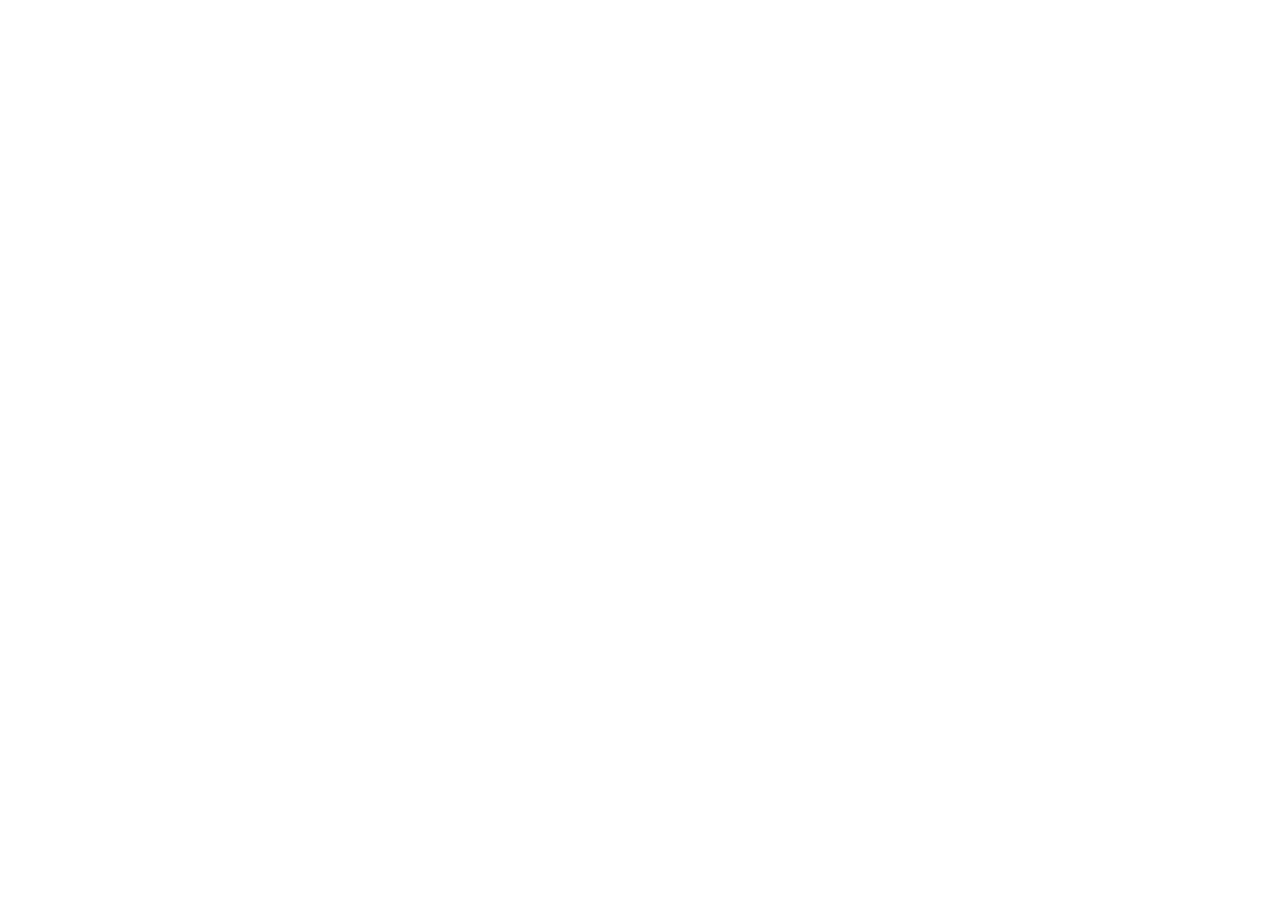
==== index.html @ 5610a97d "Initial commit" ====
<!doctype html>
<html lang="en">
  <head>
    <meta charset="UTF-8" />
    <meta name="viewport" content="width=device-width, initial-scale=1.0" />
    <title>My Project</title>
    <link rel="stylesheet" href="style.css" />
  </head>
  <body>
    <!-- START BELOW -->
     
  </body>
</html>
---- style.css ----
/* === RESET === */
*,
*::before,
*::after {
  margin: 0;
  padding: 0;
  box-sizing: border-box;
}

/* START BELOW */
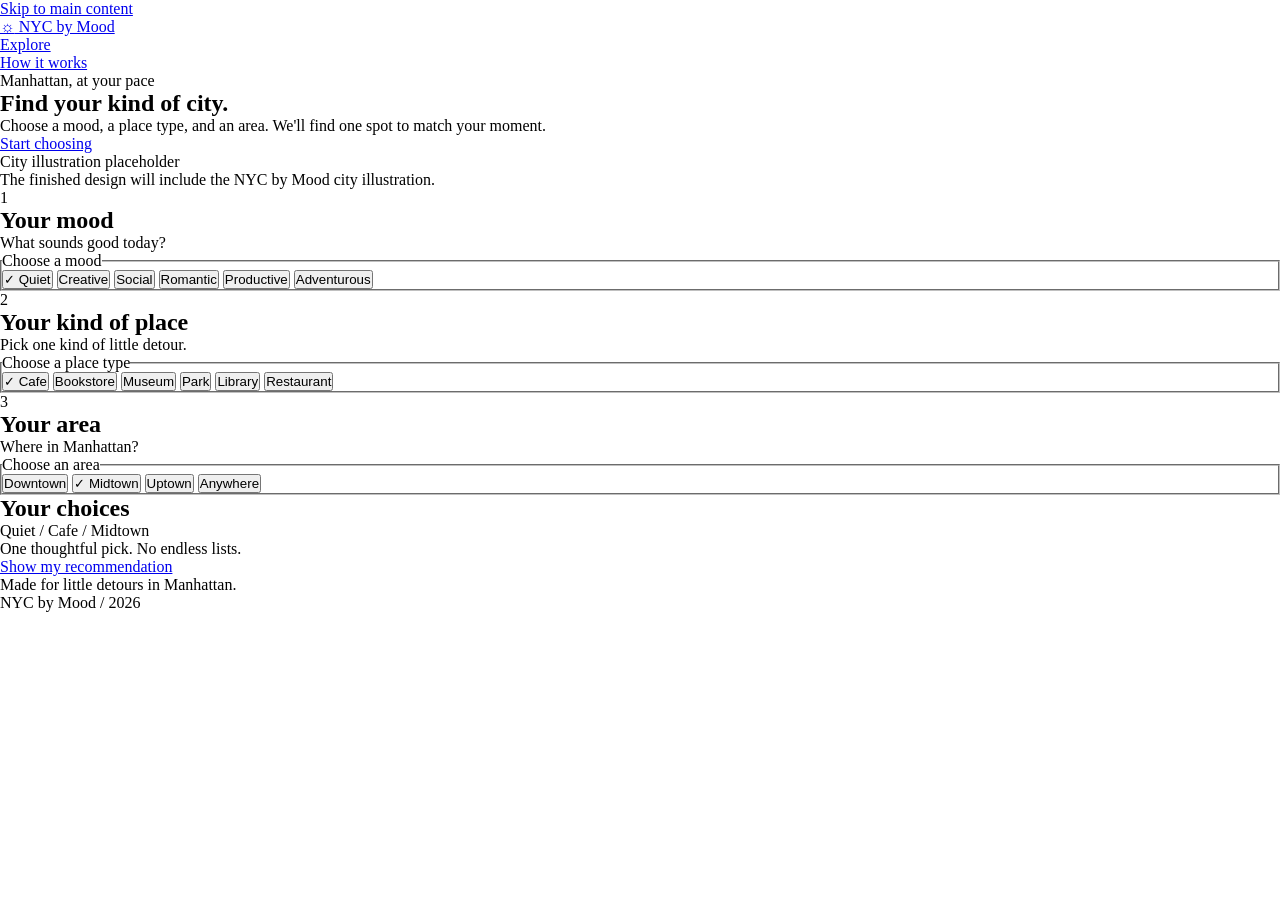
==== commit 63c29643: "Build semantic HTML landing page" ====
--- a/index.html
+++ b/index.html
@@ -1,13 +1,124 @@
 <!doctype html>
-<html lang="en">
-  <head>
-    <meta charset="UTF-8" />
-    <meta name="viewport" content="width=device-width, initial-scale=1.0" />
-    <title>My Project</title>
-    <link rel="stylesheet" href="style.css" />
+<html lang="en"><head>
+    <meta charset="UTF-8">
+    <meta name="viewport" content="width=device-width, initial-scale=1.0">
+    <meta name="description" content="NYC by Mood helps people choose one thoughtful Manhattan destination based on mood, place type, and area.">
+    <title>NYC by Mood | Find Your Kind of City</title>
+    <link rel="stylesheet" href="style.css">
   </head>
   <body>
     <!-- START BELOW -->
-     
-  </body>
-</html>
+    <a class="skip-link" href="#main-content">Skip to main content</a>
+
+    <!-- SITE HEADER AND NAVIGATION -->
+    <header class="site-header">
+      <div class="page-shell">
+        <a class="brand" href="index.html" aria-label="NYC by Mood home">
+          <span aria-hidden="true">☼</span> NYC by Mood
+        </a>
+
+        <nav aria-label="Primary navigation">
+          <ul class="nav-list">
+            <li><a href="index.html" aria-current="page">Explore</a></li>
+            <li><a href="#how-it-works">How it works</a></li>
+          </ul>
+        </nav>
+      </div>
+    </header>
+
+    <main id="main-content" class="page-shell">
+      <!-- HERO SECTION -->
+      <section class="content-section hero" aria-labelledby="hero-title">
+        <p class="eyebrow">Manhattan, at your pace</p>
+        <h1 id="hero-title">Find your kind of city.</h1>
+        <p class="intro-copy">
+          Choose a mood, a place type, and an area. We'll find one spot to
+          match your moment.
+        </p>
+        <p><a class="button button-primary" href="#mood">Start choosing</a></p>
+
+        <figure class="art-placeholder">
+          <p>City illustration placeholder</p>
+          <figcaption>
+            The finished design will include the NYC by Mood city illustration.
+          </figcaption>
+        </figure>
+      </section>
+
+      <form aria-label="Manhattan recommendation preferences">
+        <!-- MOOD SELECTION SECTION -->
+        <section id="mood" class="content-section" aria-labelledby="mood-title">
+          <p class="step-number" aria-hidden="true">1</p>
+          <h2 id="mood-title">Your mood</h2>
+          <p>What sounds good today?</p>
+          <fieldset class="choice-group">
+            <legend class="visually-hidden">Choose a mood</legend>
+            <button class="choice is-selected" type="button" aria-pressed="true">
+              <span aria-hidden="true">✓</span> Quiet
+            </button>
+            <button class="choice" type="button" aria-pressed="false">Creative</button>
+            <button class="choice" type="button" aria-pressed="false">Social</button>
+            <button class="choice" type="button" aria-pressed="false">Romantic</button>
+            <button class="choice" type="button" aria-pressed="false">Productive</button>
+            <button class="choice" type="button" aria-pressed="false">Adventurous</button>
+          </fieldset>
+        </section>
+
+        <!-- PLACE TYPE SECTION -->
+        <section class="content-section" aria-labelledby="place-type-title">
+          <p class="step-number" aria-hidden="true">2</p>
+          <h2 id="place-type-title">Your kind of place</h2>
+          <p>Pick one kind of little detour.</p>
+          <fieldset class="choice-group">
+            <legend class="visually-hidden">Choose a place type</legend>
+            <button class="choice is-selected" type="button" aria-pressed="true">
+              <span aria-hidden="true">✓</span> Cafe
+            </button>
+            <button class="choice" type="button" aria-pressed="false">Bookstore</button>
+            <button class="choice" type="button" aria-pressed="false">Museum</button>
+            <button class="choice" type="button" aria-pressed="false">Park</button>
+            <button class="choice" type="button" aria-pressed="false">Library</button>
+            <button class="choice" type="button" aria-pressed="false">Restaurant</button>
+          </fieldset>
+        </section>
+
+        <!-- AREA SELECTION SECTION -->
+        <section class="content-section" aria-labelledby="area-title">
+          <p class="step-number" aria-hidden="true">3</p>
+          <h2 id="area-title">Your area</h2>
+          <p>Where in Manhattan?</p>
+          <fieldset class="choice-group">
+            <legend class="visually-hidden">Choose an area</legend>
+            <button class="choice" type="button" aria-pressed="false">Downtown</button>
+            <button class="choice is-selected" type="button" aria-pressed="true">
+              <span aria-hidden="true">✓</span> Midtown
+            </button>
+            <button class="choice" type="button" aria-pressed="false">Uptown</button>
+            <button class="choice" type="button" aria-pressed="false">Anywhere</button>
+          </fieldset>
+        </section>
+
+        <!-- SELECTION SUMMARY AND PRIMARY ACTION -->
+        <section id="how-it-works" class="content-section selection-summary" aria-labelledby="summary-title">
+          <h2 id="summary-title">Your choices</h2>
+          <p class="selection-line">Quiet / Cafe / Midtown</p>
+          <p>One thoughtful pick. No endless lists.</p>
+          <p>
+            <a class="button button-primary" href="recommendation.html">
+              Show my recommendation
+            </a>
+          </p>
+        </section>
+      </form>
+    </main>
+
+    <!-- SITE FOOTER -->
+    <footer class="site-footer">
+      <div class="page-shell">
+        <p>Made for little detours in Manhattan.</p>
+        <p>NYC by Mood / 2026</p>
+      </div>
+    </footer>
+  
+
+</body></html>
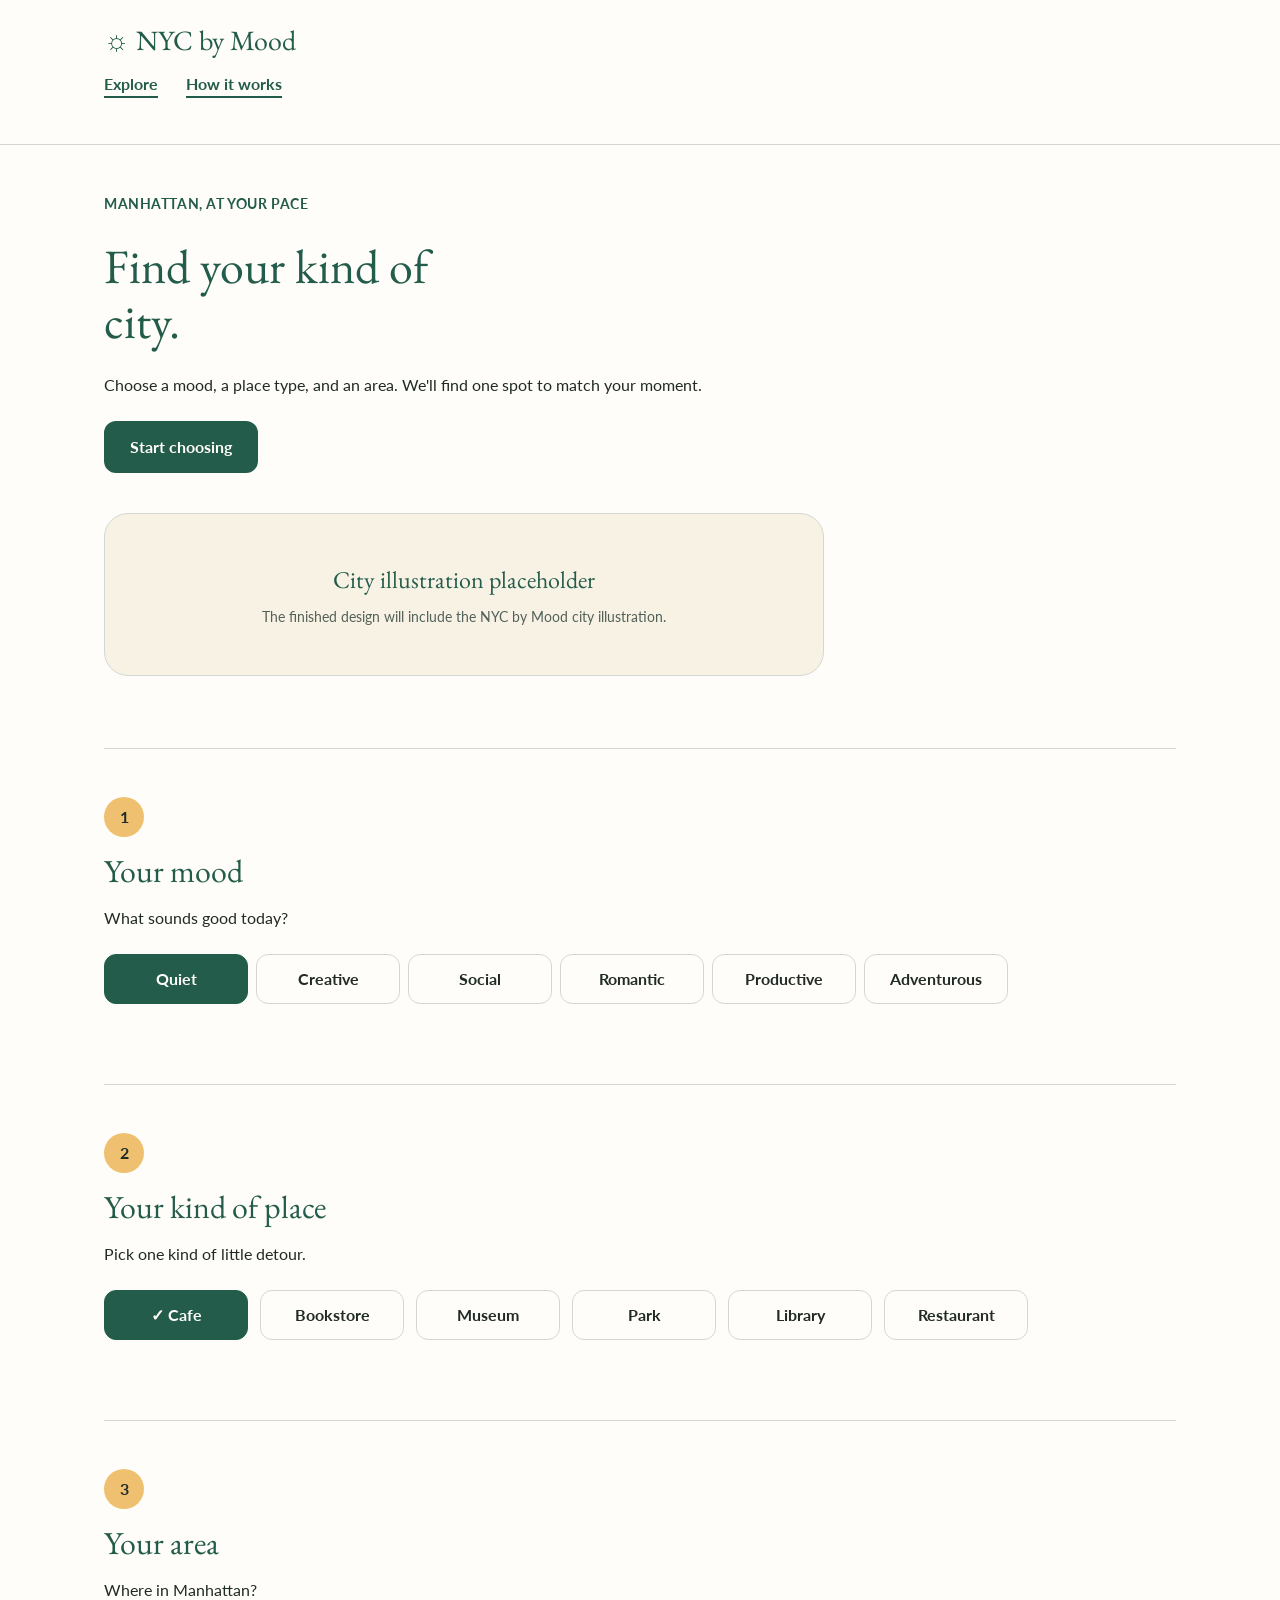
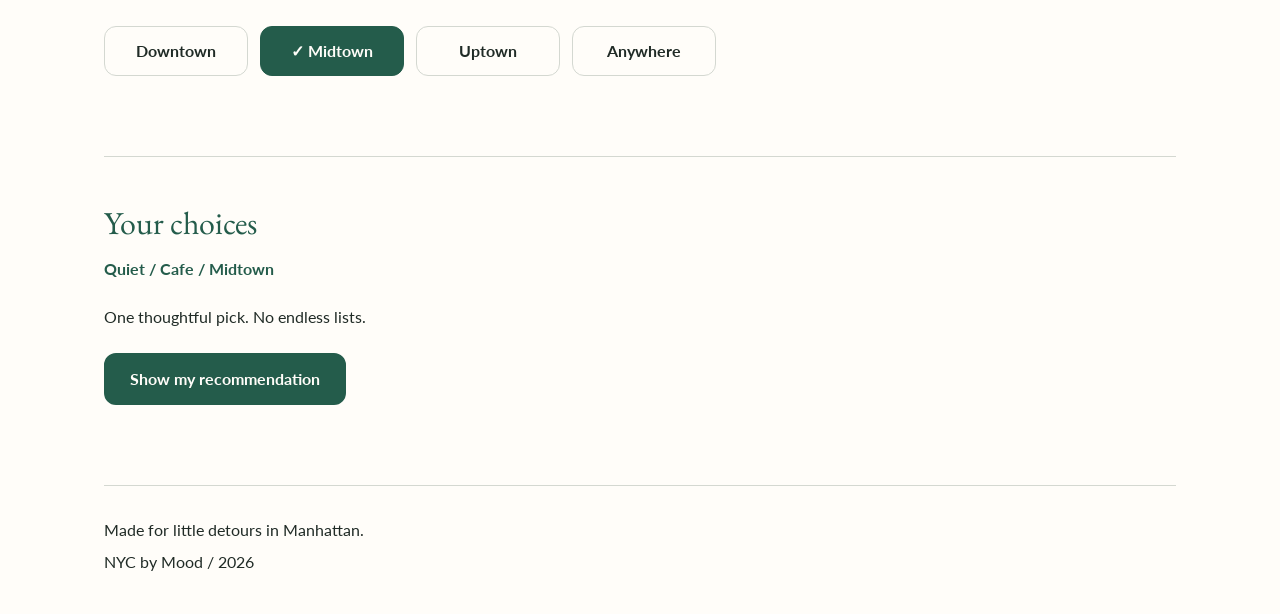
==== commit 7d7904cc: "Add files via upload" ====
--- a/index.html
+++ b/index.html
@@ -1,10 +1,14 @@
 <!doctype html>
-<html lang="en"><head>
-    <meta charset="UTF-8">
-    <meta name="viewport" content="width=device-width, initial-scale=1.0">
-    <meta name="description" content="NYC by Mood helps people choose one thoughtful Manhattan destination based on mood, place type, and area.">
+<html lang="en">
+  <head>
+    <meta charset="UTF-8" />
+    <meta name="viewport" content="width=device-width, initial-scale=1.0" />
+    <meta
+      name="description"
+      content="NYC by Mood helps people choose one thoughtful Manhattan destination based on mood, place type, and area."
+    />
     <title>NYC by Mood | Find Your Kind of City</title>
-    <link rel="stylesheet" href="style.css">
+    <link rel="stylesheet" href="style.css" />
   </head>
   <body>
     <!-- START BELOW -->
@@ -53,14 +57,8 @@
           <p>What sounds good today?</p>
           <fieldset class="choice-group">
             <legend class="visually-hidden">Choose a mood</legend>
-            <button class="choice is-selected" type="button" aria-pressed="true">
-              <span aria-hidden="true">✓</span> Quiet
-            </button>
-            <button class="choice" type="button" aria-pressed="false">Creative</button>
-            <button class="choice" type="button" aria-pressed="false">Social</button>
-            <button class="choice" type="button" aria-pressed="false">Romantic</button>
-            <button class="choice" type="button" aria-pressed="false">Productive</button>
-            <button class="choice" type="button" aria-pressed="false">Adventurous</button>
+            <div id="mood-options"></div>
+            <noscript><p>Please enable JavaScript to load the mood choices.</p></noscript>
           </fieldset>
         </section>
 
@@ -119,6 +117,6 @@
         <p>NYC by Mood / 2026</p>
       </div>
     </footer>
-  
-
-</body></html>
+    <script src="script.js"></script>
+  </body>
+</html>
--- a/style.css
+++ b/style.css
@@ -1,3 +1,5 @@
+@import url("https://fonts.googleapis.com/css2?family=EB+Garamond:wght@400;500&family=Lato:wght@400;700&display=swap");
+
 /* === RESET === */
 *,
 *::before,
@@ -8,3 +10,281 @@
 }
 
 /* START BELOW */
+:root {
+  --color-primary: #245c4b;
+  --color-accent: #eec06f;
+  --color-text: #202b26;
+  --color-background: #fffdf9;
+  --color-border: #d4d8d1;
+  --color-soft: #f8f2e5;
+  --space-1: 8px;
+  --space-2: 16px;
+  --space-3: 24px;
+  --space-4: 32px;
+  --space-5: 48px;
+  --space-6: 64px;
+}
+
+body {
+  background: var(--color-background);
+  color: var(--color-text);
+  font-family: "Lato", Arial, sans-serif;
+  font-size: 16px;
+  line-height: 1.5;
+}
+
+a {
+  color: var(--color-primary);
+}
+
+a:focus-visible,
+button:focus-visible {
+  outline: 3px solid var(--color-accent);
+  outline-offset: 3px;
+}
+
+h1,
+h2,
+h3,
+.brand {
+  color: var(--color-primary);
+  font-family: "EB Garamond", Georgia, serif;
+  font-weight: 400;
+  line-height: 1.15;
+}
+
+h1 {
+  font-size: 3rem;
+  margin-bottom: var(--space-3);
+  max-width: 16ch;
+}
+
+h2 {
+  font-size: 2rem;
+  margin-bottom: var(--space-2);
+}
+
+p,
+ul,
+dl,
+fieldset,
+figure {
+  margin-bottom: var(--space-3);
+}
+
+.page-shell {
+  margin: 0 auto;
+  max-width: 1120px;
+  padding-left: var(--space-3);
+  padding-right: var(--space-3);
+}
+
+.skip-link {
+  background: var(--color-primary);
+  color: var(--color-background);
+  left: var(--space-2);
+  padding: var(--space-1) var(--space-2);
+  position: absolute;
+  top: -80px;
+  z-index: 10;
+}
+
+.skip-link:focus {
+  top: var(--space-2);
+}
+
+.site-header {
+  border-bottom: 1px solid var(--color-border);
+  padding-bottom: var(--space-2);
+  padding-top: var(--space-3);
+}
+
+.brand {
+  display: inline-block;
+  font-size: 1.75rem;
+  margin-bottom: var(--space-2);
+  text-decoration: none;
+}
+
+.nav-list {
+  list-style: none;
+}
+
+.nav-list li {
+  display: inline-block;
+  margin-bottom: var(--space-1);
+  margin-right: var(--space-3);
+}
+
+.nav-list a {
+  font-weight: 700;
+  text-decoration-thickness: 2px;
+  text-underline-offset: 6px;
+}
+
+.content-section {
+  border-bottom: 1px solid var(--color-border);
+  padding-bottom: var(--space-5);
+  padding-top: var(--space-5);
+}
+
+.hero {
+  background: var(--color-background);
+}
+
+.eyebrow {
+  color: var(--color-primary);
+  font-size: 0.9rem;
+  font-weight: 700;
+  letter-spacing: 0.04em;
+  text-transform: uppercase;
+}
+
+.intro-copy {
+  max-width: 42rem;
+}
+
+.button,
+.choice {
+  border-radius: 12px;
+  display: inline-block;
+  font: inherit;
+  font-weight: 700;
+  margin-bottom: var(--space-1);
+  margin-right: var(--space-1);
+  min-height: 48px;
+  padding: 12px var(--space-3);
+  text-align: center;
+  text-decoration: none;
+}
+
+.button-primary {
+  background: var(--color-primary);
+  border: 2px solid var(--color-primary);
+  color: var(--color-background);
+}
+
+.button-secondary,
+.choice {
+  background: var(--color-background);
+  border: 1px solid var(--color-border);
+  color: var(--color-text);
+}
+
+.choice {
+  cursor: pointer;
+  min-width: 144px;
+}
+
+.choice.is-selected {
+  background: var(--color-primary);
+  border-color: var(--color-primary);
+  color: var(--color-background);
+}
+
+.choice-group {
+  border: 0;
+  margin-top: var(--space-2);
+}
+
+.step-number {
+  background: var(--color-accent);
+  border-radius: 50%;
+  color: var(--color-text);
+  display: inline-block;
+  font-weight: 700;
+  height: 40px;
+  line-height: 40px;
+  margin-bottom: var(--space-2);
+  text-align: center;
+  width: 40px;
+}
+
+.selection-line {
+  color: var(--color-primary);
+  font-weight: 700;
+}
+
+.art-placeholder {
+  background: var(--color-soft);
+  border: 1px solid var(--color-border);
+  border-radius: 24px;
+  margin-top: var(--space-4);
+  max-width: 720px;
+  padding: var(--space-5) var(--space-3);
+  text-align: center;
+}
+
+.art-placeholder p {
+  color: var(--color-primary);
+  font-family: "EB Garamond", Georgia, serif;
+  font-size: 1.5rem;
+  margin-bottom: var(--space-1);
+}
+
+.art-placeholder figcaption {
+  color: #526059;
+  font-size: 0.875rem;
+}
+
+.tag-list {
+  list-style: none;
+}
+
+.tag-list li {
+  background: var(--color-accent);
+  border-radius: 999px;
+  color: var(--color-text);
+  display: inline-block;
+  font-weight: 700;
+  margin-bottom: var(--space-1);
+  margin-right: var(--space-1);
+  padding: 6px var(--space-2);
+}
+
+.place-summary {
+  max-width: 720px;
+}
+
+.information-panel {
+  background: #ffffff;
+  border: 1px solid var(--color-border);
+  border-radius: 24px;
+  margin-top: var(--space-5);
+  padding: var(--space-4);
+}
+
+.place-facts dt {
+  color: var(--color-primary);
+  font-weight: 700;
+  margin-top: var(--space-3);
+  text-transform: uppercase;
+}
+
+.place-facts dd {
+  margin-top: var(--space-1);
+}
+
+.text-link {
+  font-weight: 700;
+  text-underline-offset: 4px;
+}
+
+.site-footer {
+  padding-bottom: var(--space-4);
+  padding-top: var(--space-4);
+}
+
+.site-footer p {
+  margin-bottom: var(--space-1);
+}
+
+.visually-hidden {
+  clip: rect(0 0 0 0);
+  clip-path: inset(50%);
+  height: 1px;
+  overflow: hidden;
+  position: absolute;
+  white-space: nowrap;
+  width: 1px;
+}
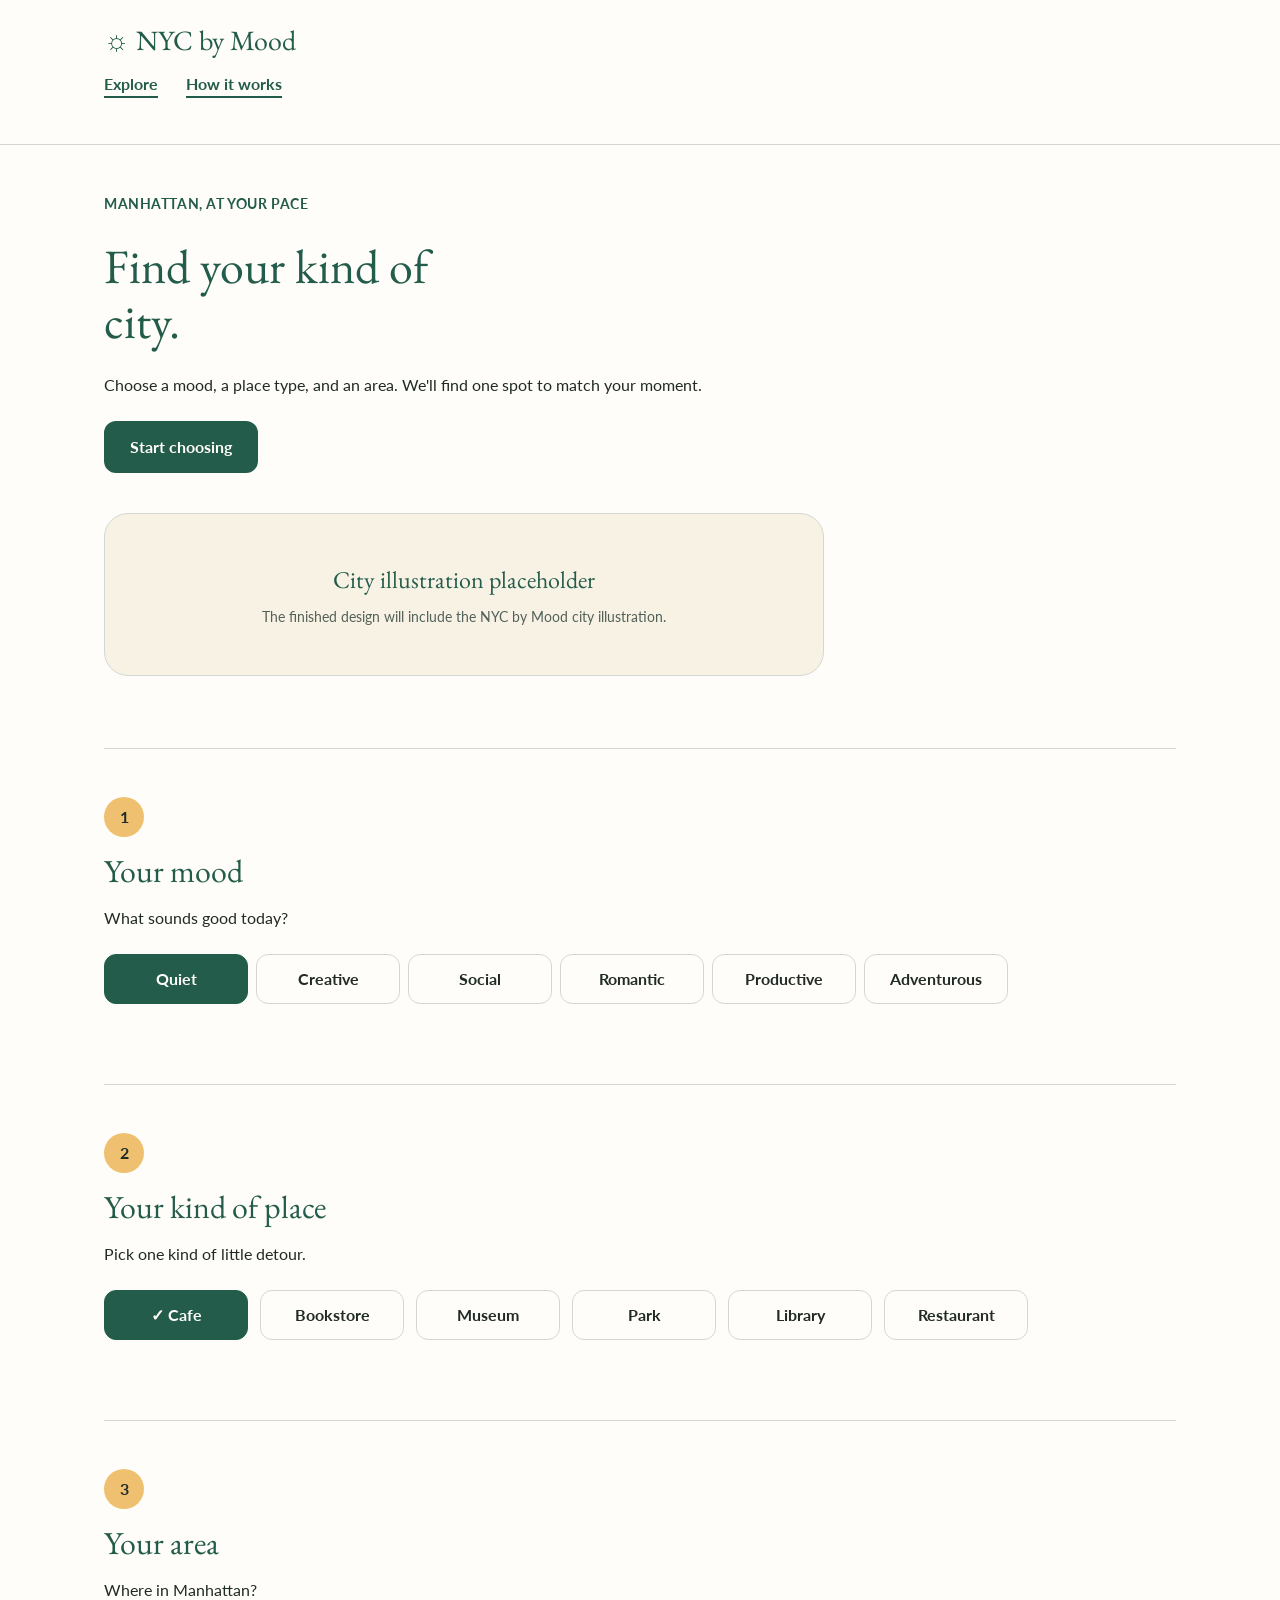
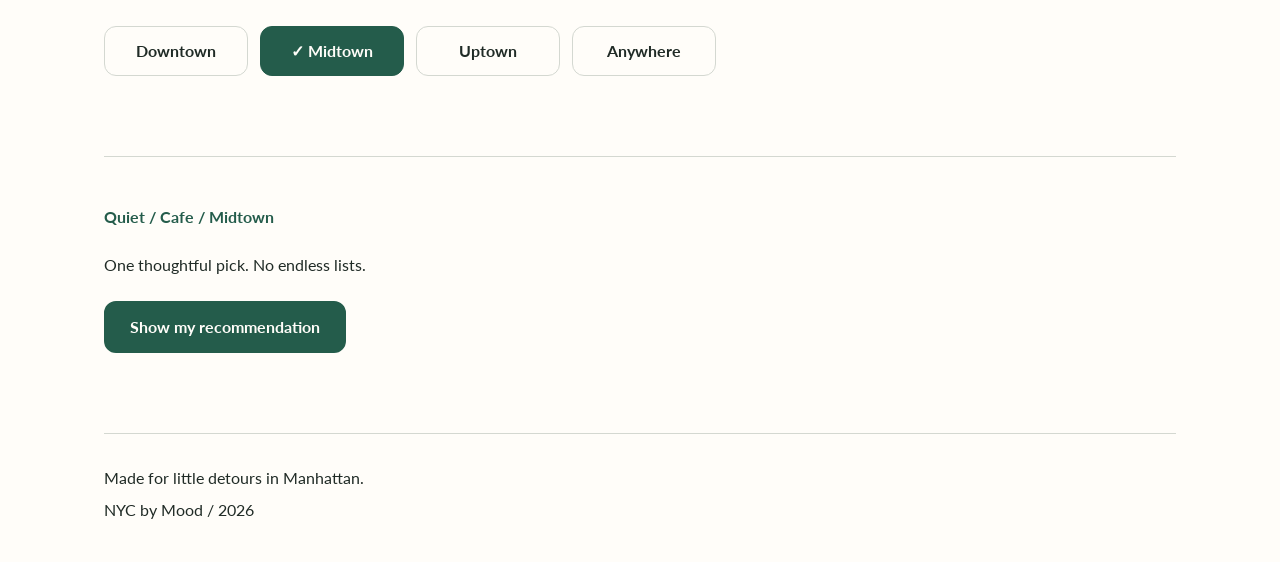
==== commit b660f9ea: "Complete structure audit inventory" ====
--- a/index.html
+++ b/index.html
@@ -11,7 +11,34 @@
     <link rel="stylesheet" href="style.css" />
   </head>
   <body>
-    <!-- START BELOW -->
+    <!--
+      STRUCTURE AUDIT INVENTORY — OCTOBER 26, 2026
+
+      index.html, top to bottom:
+      1. Site header and primary navigation
+      2. Hero and entry action
+      3. Mood selection
+      4. Place-type selection
+      5. Manhattan-area selection
+      6. Selection summary and primary action
+      7. Site footer
+
+      recommendation.html, top to bottom:
+      1. Site header and primary navigation
+      2. Recommendation heading and active choices
+      3. Recommendation illustration
+      4. Place information
+      5. Recommendation actions
+      6. Site footer
+
+      detail.html, top to bottom:
+      1. Site header and primary navigation
+      2. Place heading and tags
+      3. Place illustration and description
+      4. Visit information
+      5. Visit actions
+      6. Site footer
+    -->
     <a class="skip-link" href="#main-content">Skip to main content</a>
 
     <!-- SITE HEADER AND NAVIGATION -->
@@ -98,7 +125,7 @@
 
         <!-- SELECTION SUMMARY AND PRIMARY ACTION -->
         <section id="how-it-works" class="content-section selection-summary" aria-labelledby="summary-title">
-          <h2 id="summary-title">Your choices</h2>
+          <h2 id="summary-title" class="visually-hidden">Your choices</h2>
           <p class="selection-line">Quiet / Cafe / Midtown</p>
           <p>One thoughtful pick. No endless lists.</p>
           <p>
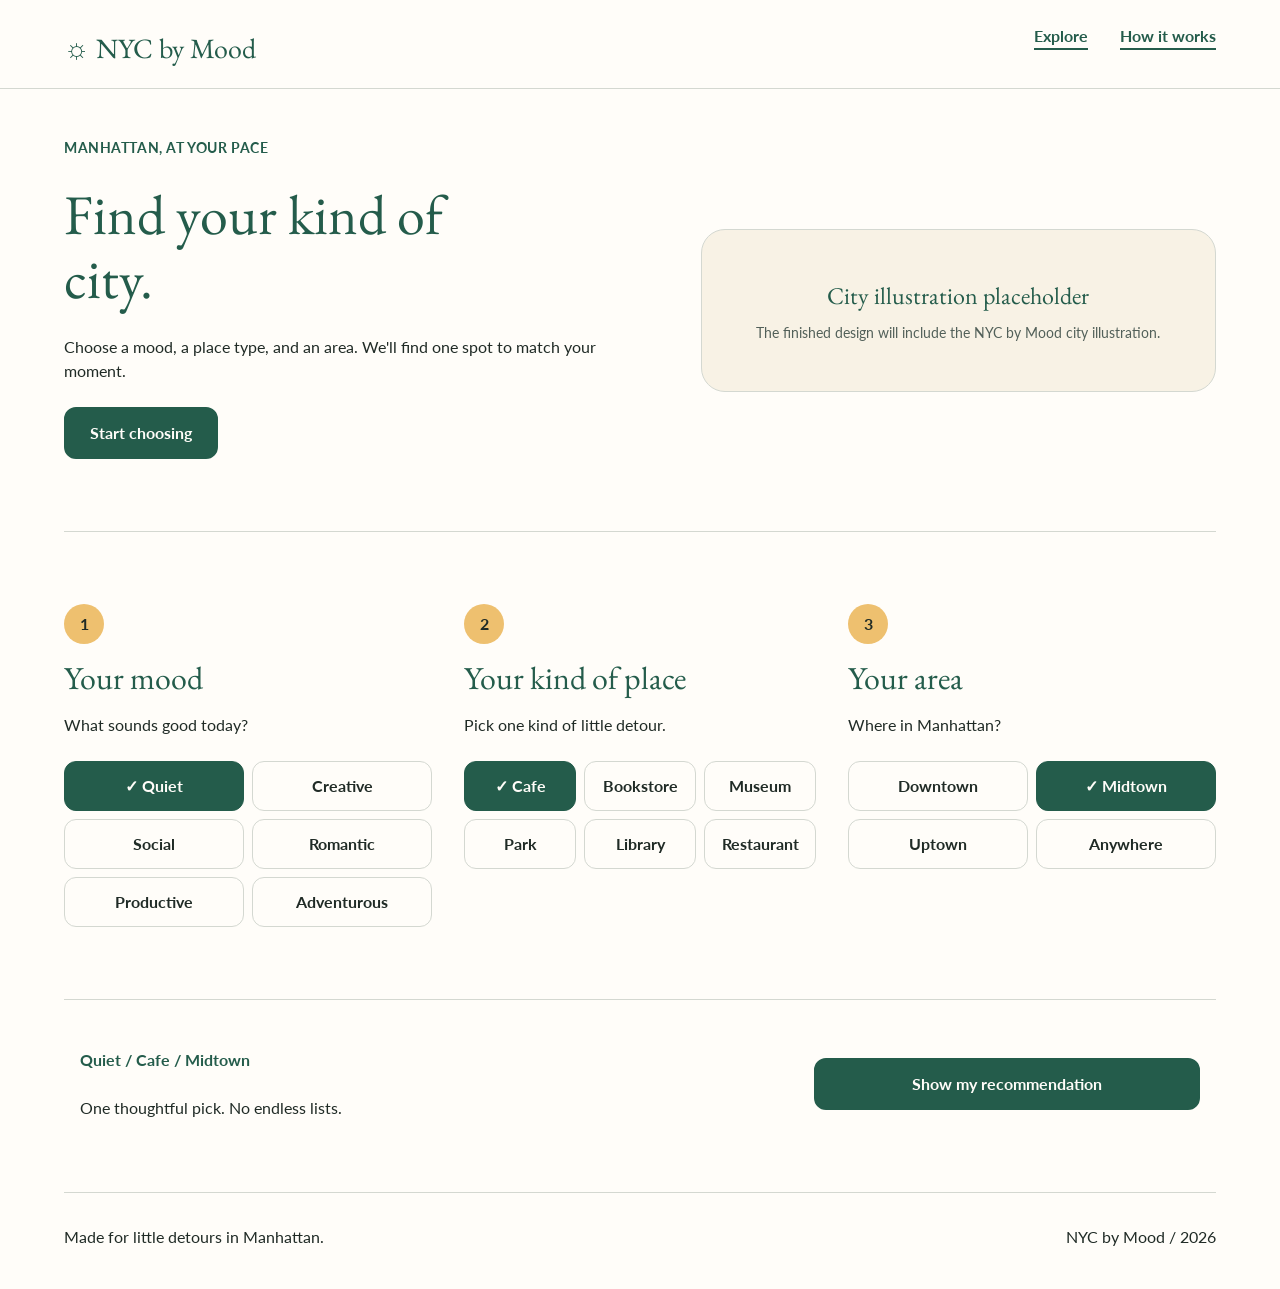
==== commit 91be4254: "Build responsive CSS Grid layouts for Assignment 7 Match the Assignment 4 mobile and desktop layout " ====
--- a/index.html
+++ b/index.html
@@ -54,10 +54,19 @@
             <li><a href="#how-it-works">How it works</a></li>
           </ul>
         </nav>
+        <details class="mobile-nav">
+          <summary aria-label="Open navigation">Menu</summary>
+          <nav aria-label="Mobile navigation">
+            <ul>
+              <li><a href="index.html" aria-current="page">Explore</a></li>
+              <li><a href="#how-it-works">How it works</a></li>
+            </ul>
+          </nav>
+        </details>
       </div>
     </header>
 
-    <main id="main-content" class="page-shell">
+    <main id="main-content" class="page-shell selection-page">
       <!-- HERO SECTION -->
       <section class="content-section hero" aria-labelledby="hero-title">
         <p class="eyebrow">Manhattan, at your pace</p>
@@ -66,7 +75,7 @@
           Choose a mood, a place type, and an area. We'll find one spot to
           match your moment.
         </p>
-        <p><a class="button button-primary" href="#mood">Start choosing</a></p>
+        <p class="hero-action"><a class="button button-primary" href="#mood">Start choosing</a></p>
 
         <figure class="art-placeholder">
           <p>City illustration placeholder</p>
@@ -76,7 +85,7 @@
         </figure>
       </section>
 
-      <form aria-label="Manhattan recommendation preferences">
+      <form class="preference-form" aria-label="Manhattan recommendation preferences">
         <!-- MOOD SELECTION SECTION -->
         <section id="mood" class="content-section" aria-labelledby="mood-title">
           <p class="step-number" aria-hidden="true">1</p>
@@ -84,7 +93,7 @@
           <p>What sounds good today?</p>
           <fieldset class="choice-group">
             <legend class="visually-hidden">Choose a mood</legend>
-            <div id="mood-options"></div>
+            <div id="mood-options" class="choice-grid mood-grid"></div>
             <noscript><p>Please enable JavaScript to load the mood choices.</p></noscript>
           </fieldset>
         </section>
@@ -96,14 +105,14 @@
           <p>Pick one kind of little detour.</p>
           <fieldset class="choice-group">
             <legend class="visually-hidden">Choose a place type</legend>
-            <button class="choice is-selected" type="button" aria-pressed="true">
-              <span aria-hidden="true">✓</span> Cafe
-            </button>
-            <button class="choice" type="button" aria-pressed="false">Bookstore</button>
-            <button class="choice" type="button" aria-pressed="false">Museum</button>
-            <button class="choice" type="button" aria-pressed="false">Park</button>
-            <button class="choice" type="button" aria-pressed="false">Library</button>
-            <button class="choice" type="button" aria-pressed="false">Restaurant</button>
+            <div class="choice-grid place-grid">
+              <button class="choice is-selected" type="button" aria-pressed="true">Cafe</button>
+              <button class="choice" type="button" aria-pressed="false">Bookstore</button>
+              <button class="choice" type="button" aria-pressed="false">Museum</button>
+              <button class="choice" type="button" aria-pressed="false">Park</button>
+              <button class="choice" type="button" aria-pressed="false">Library</button>
+              <button class="choice" type="button" aria-pressed="false">Restaurant</button>
+            </div>
           </fieldset>
         </section>
 
@@ -114,12 +123,12 @@
           <p>Where in Manhattan?</p>
           <fieldset class="choice-group">
             <legend class="visually-hidden">Choose an area</legend>
-            <button class="choice" type="button" aria-pressed="false">Downtown</button>
-            <button class="choice is-selected" type="button" aria-pressed="true">
-              <span aria-hidden="true">✓</span> Midtown
-            </button>
-            <button class="choice" type="button" aria-pressed="false">Uptown</button>
-            <button class="choice" type="button" aria-pressed="false">Anywhere</button>
+            <div class="choice-grid area-grid">
+              <button class="choice" type="button" aria-pressed="false">Downtown</button>
+              <button class="choice is-selected" type="button" aria-pressed="true">Midtown</button>
+              <button class="choice" type="button" aria-pressed="false">Uptown</button>
+              <button class="choice" type="button" aria-pressed="false">Anywhere</button>
+            </div>
           </fieldset>
         </section>
 
@@ -128,7 +137,7 @@
           <h2 id="summary-title" class="visually-hidden">Your choices</h2>
           <p class="selection-line">Quiet / Cafe / Midtown</p>
           <p>One thoughtful pick. No endless lists.</p>
-          <p>
+          <p class="summary-action">
             <a class="button button-primary" href="recommendation.html">
               Show my recommendation
             </a>
--- a/style.css
+++ b/style.css
@@ -1,4 +1,13 @@
 @import url("https://fonts.googleapis.com/css2?family=EB+Garamond:wght@400;500&family=Lato:wght@400;700&display=swap");
+
+/*
+  ASSIGNMENT 7 LAYOUT PLAN
+  - Use one-column CSS Grid page shells at small widths.
+  - Keep mood and area choices in two columns and place types in three.
+  - At the mockup breakpoint, place the hero image beside its text, arrange the
+    three preference sections in columns, and split recommendation/detail views.
+  - Use Flexbox only for single rows such as navigation, tags, and action buttons.
+*/
 
 /* === RESET === */
 *,
@@ -54,7 +63,7 @@
 }
 
 h1 {
-  font-size: 3rem;
+  font-size: 2.5rem;
   margin-bottom: var(--space-3);
   max-width: 16ch;
 }
@@ -73,10 +82,13 @@
 }
 
 .page-shell {
+  display: grid;
+  gap: var(--space-3);
   margin: 0 auto;
-  max-width: 1120px;
+  max-width: 1440px;
   padding-left: var(--space-3);
   padding-right: var(--space-3);
+  width: 100%;
 }
 
 .skip-link {
@@ -99,21 +111,71 @@
   padding-top: var(--space-3);
 }
 
+.site-header .page-shell {
+  align-items: center;
+  display: flex;
+  justify-content: space-between;
+}
+
 .brand {
   display: inline-block;
   font-size: 1.75rem;
-  margin-bottom: var(--space-2);
+  margin-bottom: 0;
   text-decoration: none;
 }
 
 .nav-list {
+  display: none;
+  gap: var(--space-4);
   list-style: none;
 }
 
 .nav-list li {
-  display: inline-block;
-  margin-bottom: var(--space-1);
-  margin-right: var(--space-3);
+  margin: 0;
+}
+
+.mobile-nav {
+  position: relative;
+}
+
+.mobile-nav summary {
+  align-items: center;
+  border: 1px solid var(--color-border);
+  border-radius: 12px;
+  color: var(--color-primary);
+  cursor: pointer;
+  display: flex;
+  font-weight: 700;
+  justify-content: center;
+  min-height: 48px;
+  min-width: 64px;
+  padding: var(--space-1) var(--space-2);
+}
+
+.mobile-nav summary::marker {
+  content: "";
+}
+
+.mobile-nav[open] nav {
+  background: var(--color-background);
+  border: 1px solid var(--color-border);
+  border-radius: 12px;
+  padding: var(--space-2);
+  position: absolute;
+  right: 0;
+  top: calc(100% + var(--space-1));
+  width: 180px;
+  z-index: 5;
+}
+
+.mobile-nav ul {
+  display: grid;
+  gap: var(--space-2);
+  list-style: none;
+}
+
+.mobile-nav a {
+  font-weight: 700;
 }
 
 .nav-list a {
@@ -128,8 +190,11 @@
   padding-top: var(--space-5);
 }
 
+/* The hero is a grid so its text and illustration can change arrangement without changing source order. */
 .hero {
-  background: var(--color-background);
+  display: grid;
+  gap: 0;
+  grid-template-columns: minmax(0, 1fr);
 }
 
 .eyebrow {
@@ -150,8 +215,7 @@
   display: inline-block;
   font: inherit;
   font-weight: 700;
-  margin-bottom: var(--space-1);
-  margin-right: var(--space-1);
+  margin: 0;
   min-height: 48px;
   padding: 12px var(--space-3);
   text-align: center;
@@ -173,7 +237,10 @@
 
 .choice {
   cursor: pointer;
-  min-width: 144px;
+  min-width: 0;
+  padding-left: var(--space-1);
+  padding-right: var(--space-1);
+  width: 100%;
 }
 
 .choice.is-selected {
@@ -182,9 +249,28 @@
   color: var(--color-background);
 }
 
+.choice.is-selected::before {
+  content: "✓ ";
+}
+
 .choice-group {
   border: 0;
   margin-top: var(--space-2);
+}
+
+/* Each choice group uses a stable grid so options stay easy to compare at both mockup widths. */
+.choice-grid {
+  display: grid;
+  gap: var(--space-1);
+}
+
+.mood-grid,
+.area-grid {
+  grid-template-columns: repeat(2, minmax(0, 1fr));
+}
+
+.place-grid {
+  grid-template-columns: repeat(3, minmax(0, 1fr));
 }
 
 .step-number {
@@ -210,7 +296,7 @@
   border: 1px solid var(--color-border);
   border-radius: 24px;
   margin-top: var(--space-4);
-  max-width: 720px;
+  max-width: 100%;
   padding: var(--space-5) var(--space-3);
   text-align: center;
 }
@@ -228,6 +314,9 @@
 }
 
 .tag-list {
+  display: flex;
+  flex-wrap: wrap;
+  gap: var(--space-1);
   list-style: none;
 }
 
@@ -237,13 +326,12 @@
   color: var(--color-text);
   display: inline-block;
   font-weight: 700;
-  margin-bottom: var(--space-1);
-  margin-right: var(--space-1);
+  margin: 0;
   padding: 6px var(--space-2);
 }
 
 .place-summary {
-  max-width: 720px;
+  max-width: 520px;
 }
 
 .information-panel {
@@ -254,6 +342,16 @@
   padding: var(--space-4);
 }
 
+.action-row {
+  display: flex;
+  flex-direction: column;
+  gap: var(--space-2);
+}
+
+.action-row .button {
+  width: 100%;
+}
+
 .place-facts dt {
   color: var(--color-primary);
   font-weight: 700;
@@ -277,6 +375,191 @@
 
 .site-footer p {
   margin-bottom: var(--space-1);
+}
+
+/* Assignment 4 annotation: stack on mobile and use side-by-side arrangements on desktop. */
+@media (min-width: 800px) {
+  h1 {
+    font-size: 3.5rem;
+  }
+
+  .page-shell {
+    padding-left: var(--space-6);
+    padding-right: var(--space-6);
+  }
+
+  .nav-list {
+    display: flex;
+  }
+
+  .mobile-nav {
+    display: none;
+  }
+
+  .recommendation-intro h1,
+  .detail-intro h1 {
+    max-width: none;
+  }
+
+  .hero {
+    align-items: center;
+    column-gap: var(--space-6);
+    grid-template-areas:
+      "eyebrow art"
+      "title art"
+      "copy art"
+      "action art";
+    grid-template-columns: minmax(0, 1fr) minmax(360px, 0.9fr);
+  }
+
+  .hero .eyebrow {
+    grid-area: eyebrow;
+  }
+
+  .hero h1 {
+    grid-area: title;
+  }
+
+  .hero .intro-copy {
+    grid-area: copy;
+  }
+
+  .hero-action {
+    grid-area: action;
+  }
+
+  .hero .art-placeholder {
+    grid-area: art;
+    margin: 0;
+  }
+
+  .preference-form {
+    display: grid;
+    grid-template-columns: repeat(3, minmax(0, 1fr));
+  }
+
+  .preference-form > .content-section {
+    padding-left: var(--space-2);
+    padding-right: var(--space-2);
+  }
+
+  .preference-form > .content-section:first-child {
+    padding-left: 0;
+  }
+
+  .preference-form > .content-section:nth-child(3) {
+    padding-right: 0;
+  }
+
+  .selection-summary {
+    align-items: center;
+    column-gap: var(--space-4);
+    display: grid;
+    grid-column: 1 / -1;
+    grid-template-columns: minmax(0, 1fr) minmax(280px, 0.55fr);
+  }
+
+  .selection-summary .selection-line,
+  .selection-summary > p:nth-of-type(2) {
+    grid-column: 1;
+  }
+
+  .selection-summary .summary-action {
+    grid-column: 2;
+    grid-row: 1 / span 2;
+  }
+
+  .summary-action .button {
+    width: 100%;
+  }
+
+  /* The recommendation grid keeps one result while giving the image and place details equal visual weight. */
+  .recommendation-page {
+    column-gap: var(--space-6);
+    grid-template-areas:
+      "intro intro"
+      "visual summary"
+      "visual actions";
+    grid-template-columns: minmax(0, 1.1fr) minmax(360px, 0.9fr);
+  }
+
+  .recommendation-intro {
+    grid-area: intro;
+  }
+
+  .recommendation-visual {
+    grid-area: visual;
+  }
+
+  .recommendation-summary {
+    align-self: end;
+    grid-area: summary;
+  }
+
+  .recommendation-actions {
+    align-self: start;
+    grid-area: actions;
+  }
+
+  .recommendation-visual,
+  .recommendation-summary,
+  .recommendation-actions {
+    border-bottom: 0;
+  }
+
+  .action-row {
+    flex-direction: row;
+  }
+
+  .action-row .button {
+    flex: 1;
+  }
+
+  /* The detail grid separates the story from practical visit information, matching the desktop mockup. */
+  .detail-page {
+    column-gap: var(--space-6);
+    grid-template-areas:
+      "intro intro"
+      "story information"
+      "story actions";
+    grid-template-columns: minmax(0, 1.2fr) minmax(360px, 0.8fr);
+    row-gap: 0;
+  }
+
+  .detail-intro {
+    grid-area: intro;
+  }
+
+  .detail-story {
+    border-bottom: 0;
+    grid-area: story;
+  }
+
+  .detail-information {
+    border-bottom-left-radius: 0;
+    border-bottom-right-radius: 0;
+    grid-area: information;
+    margin-top: var(--space-5);
+  }
+
+  .detail-actions {
+    background: #ffffff;
+    border: 1px solid var(--color-border);
+    border-radius: 0 0 24px 24px;
+    border-top: 0;
+    grid-area: actions;
+    padding: 0 var(--space-4) var(--space-4);
+    text-align: center;
+  }
+
+  .detail-actions .button {
+    width: 100%;
+  }
+
+  .site-footer .page-shell {
+    align-items: center;
+    grid-template-columns: 1fr auto;
+  }
 }
 
 .visually-hidden {
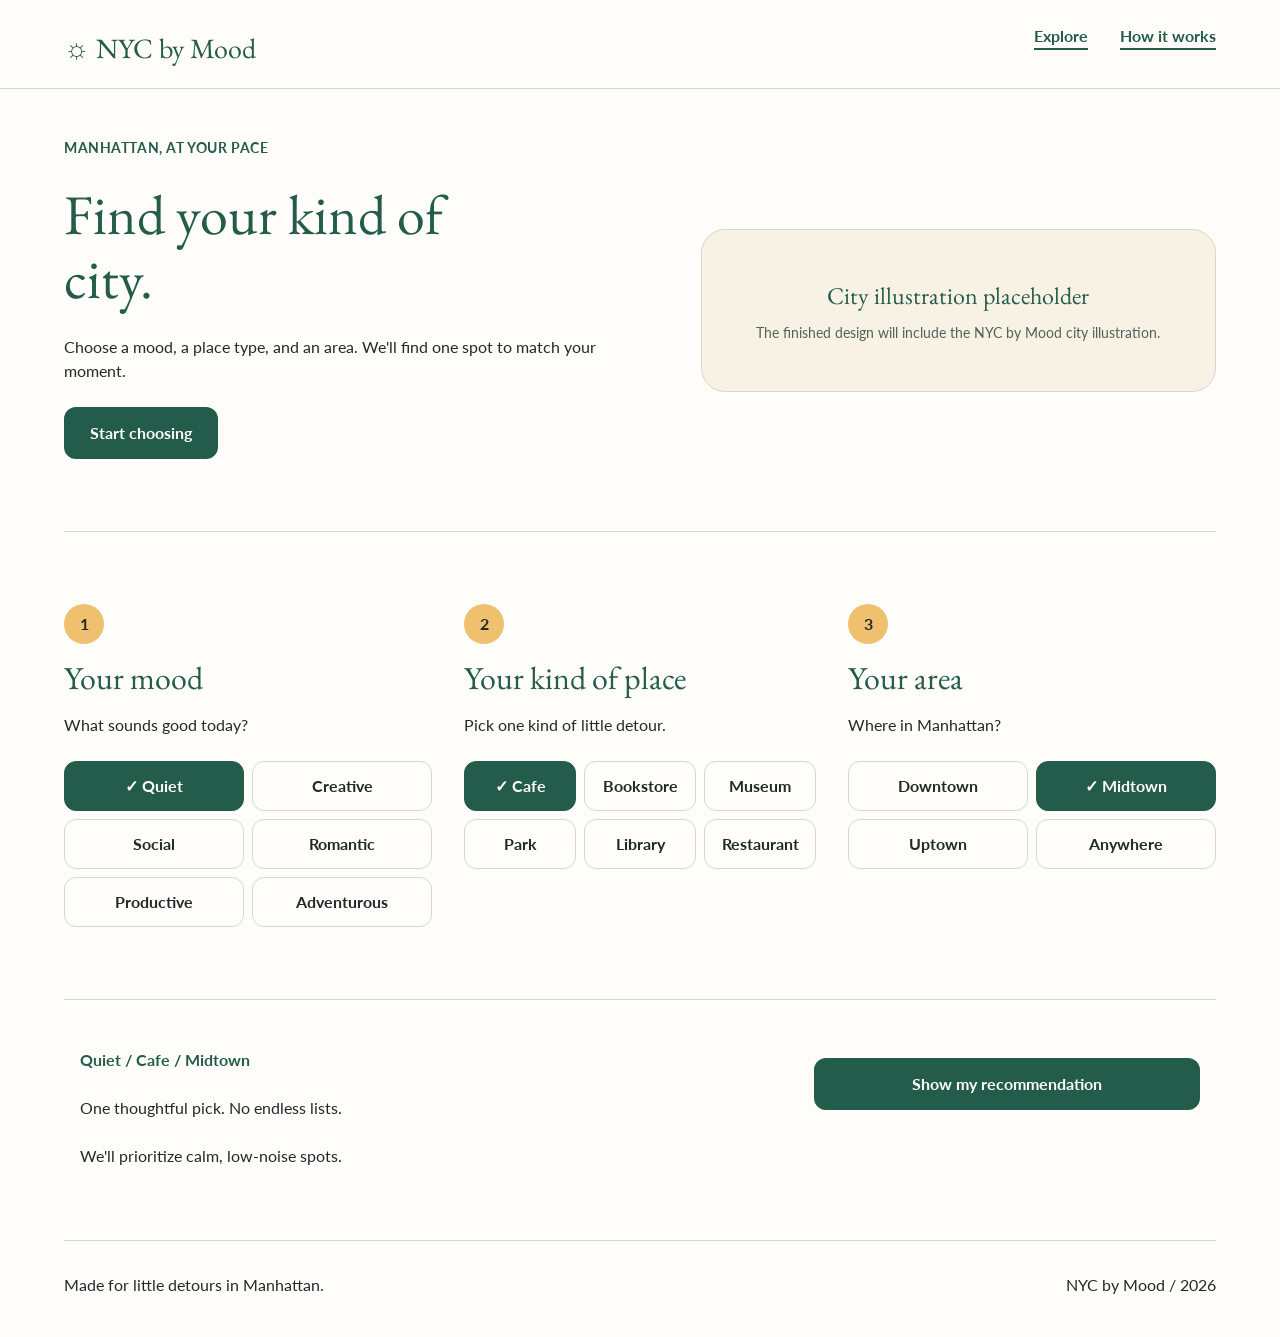
==== commit cdb3fe68: "Add Assignment 8 selection feedback" ====
--- a/index.html
+++ b/index.html
@@ -135,8 +135,11 @@
         <!-- SELECTION SUMMARY AND PRIMARY ACTION -->
         <section id="how-it-works" class="content-section selection-summary" aria-labelledby="summary-title">
           <h2 id="summary-title" class="visually-hidden">Your choices</h2>
-          <p class="selection-line">Quiet / Cafe / Midtown</p>
+          <p id="selection-line" class="selection-line">Quiet / Cafe / Midtown</p>
           <p>One thoughtful pick. No endless lists.</p>
+          <p id="mood-feedback" class="mood-feedback" aria-live="polite">
+            We'll prioritize calm, low-noise spots.
+          </p>
           <p class="summary-action">
             <a class="button button-primary" href="recommendation.html">
               Show my recommendation
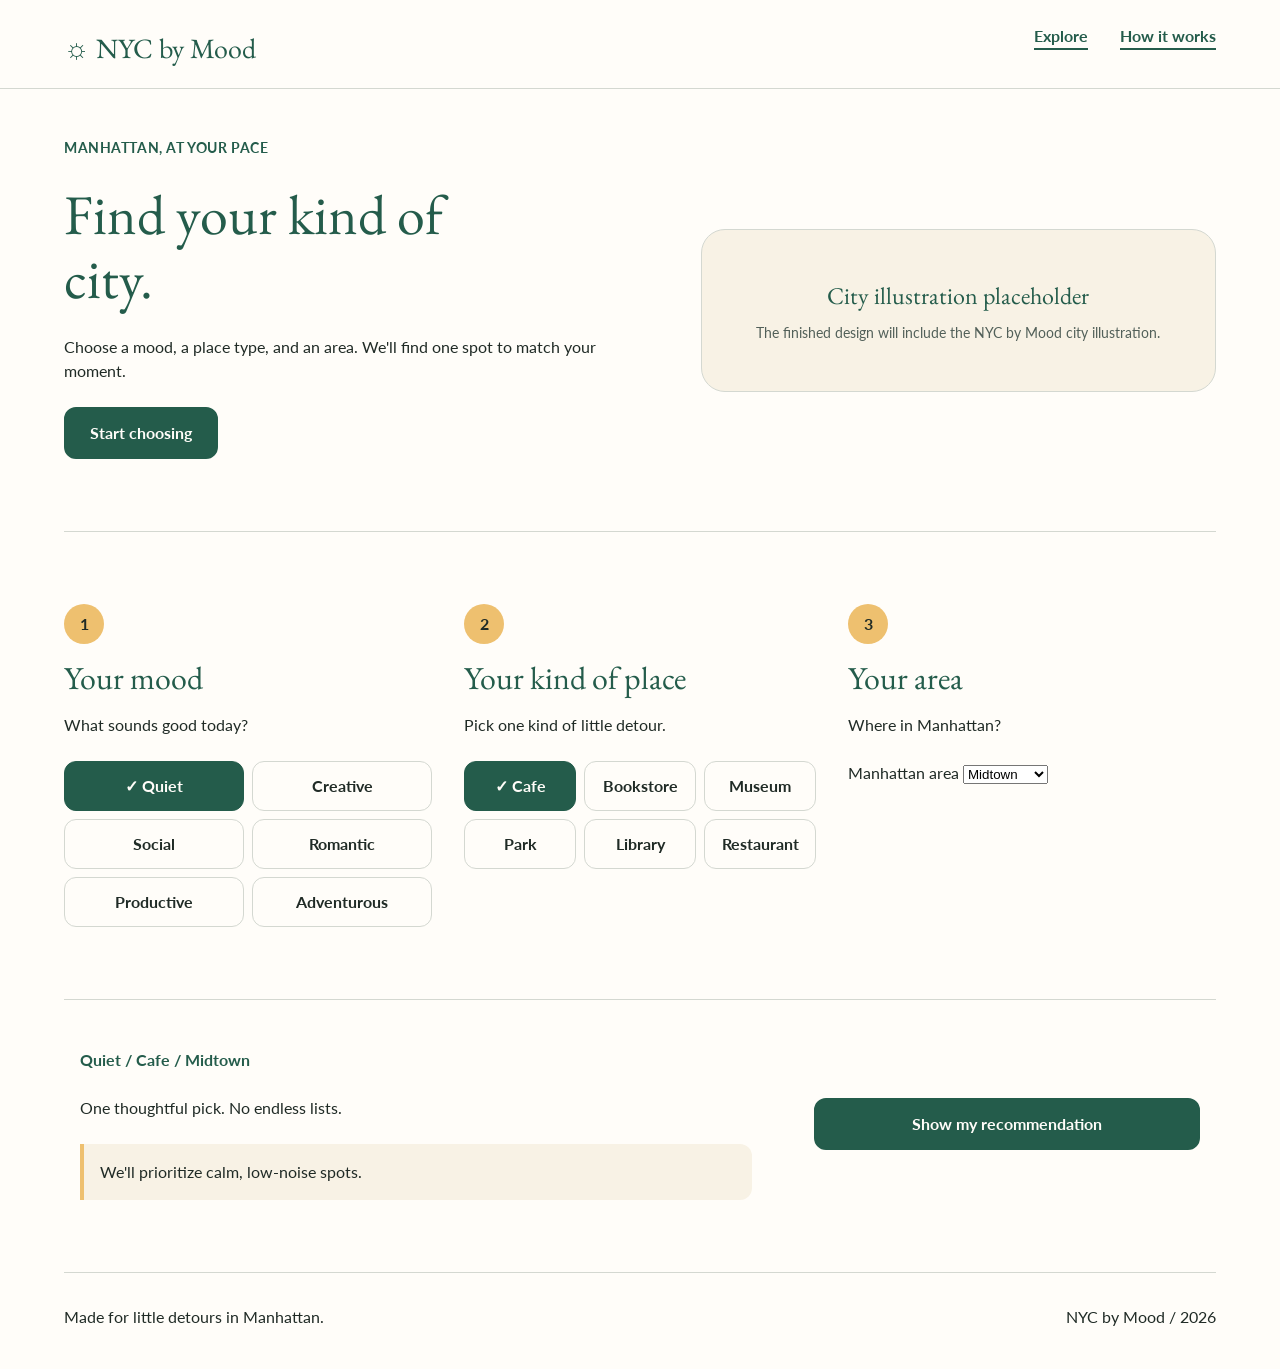
==== commit 1d9c7291: "Add accessible Manhattan area select" ====
--- a/index.html
+++ b/index.html
@@ -121,15 +121,13 @@
           <p class="step-number" aria-hidden="true">3</p>
           <h2 id="area-title">Your area</h2>
           <p>Where in Manhattan?</p>
-          <fieldset class="choice-group">
-            <legend class="visually-hidden">Choose an area</legend>
-            <div class="choice-grid area-grid">
-              <button class="choice" type="button" aria-pressed="false">Downtown</button>
-              <button class="choice is-selected" type="button" aria-pressed="true">Midtown</button>
-              <button class="choice" type="button" aria-pressed="false">Uptown</button>
-              <button class="choice" type="button" aria-pressed="false">Anywhere</button>
-            </div>
-          </fieldset>
+          <label class="select-label" for="area-select">Manhattan area</label>
+          <select id="area-select" class="area-select" name="area">
+            <option value="downtown">Downtown</option>
+            <option value="midtown" selected>Midtown</option>
+            <option value="uptown">Uptown</option>
+            <option value="anywhere">Anywhere</option>
+          </select>
         </section>
 
         <!-- SELECTION SUMMARY AND PRIMARY ACTION -->
--- a/style.css
+++ b/style.css
@@ -291,6 +291,15 @@
   font-weight: 700;
 }
 
+.mood-feedback {
+  background: var(--color-soft);
+  border-left: 4px solid var(--color-accent);
+  border-radius: 0 12px 12px 0;
+  margin-bottom: var(--space-3);
+  max-width: 42rem;
+  padding: var(--space-2);
+}
+
 .art-placeholder {
   background: var(--color-soft);
   border: 1px solid var(--color-border);
@@ -460,13 +469,14 @@
   }
 
   .selection-summary .selection-line,
-  .selection-summary > p:nth-of-type(2) {
+  .selection-summary > p:nth-of-type(2),
+  .selection-summary .mood-feedback {
     grid-column: 1;
   }
 
   .selection-summary .summary-action {
     grid-column: 2;
-    grid-row: 1 / span 2;
+    grid-row: 1 / span 3;
   }
 
   .summary-action .button {
